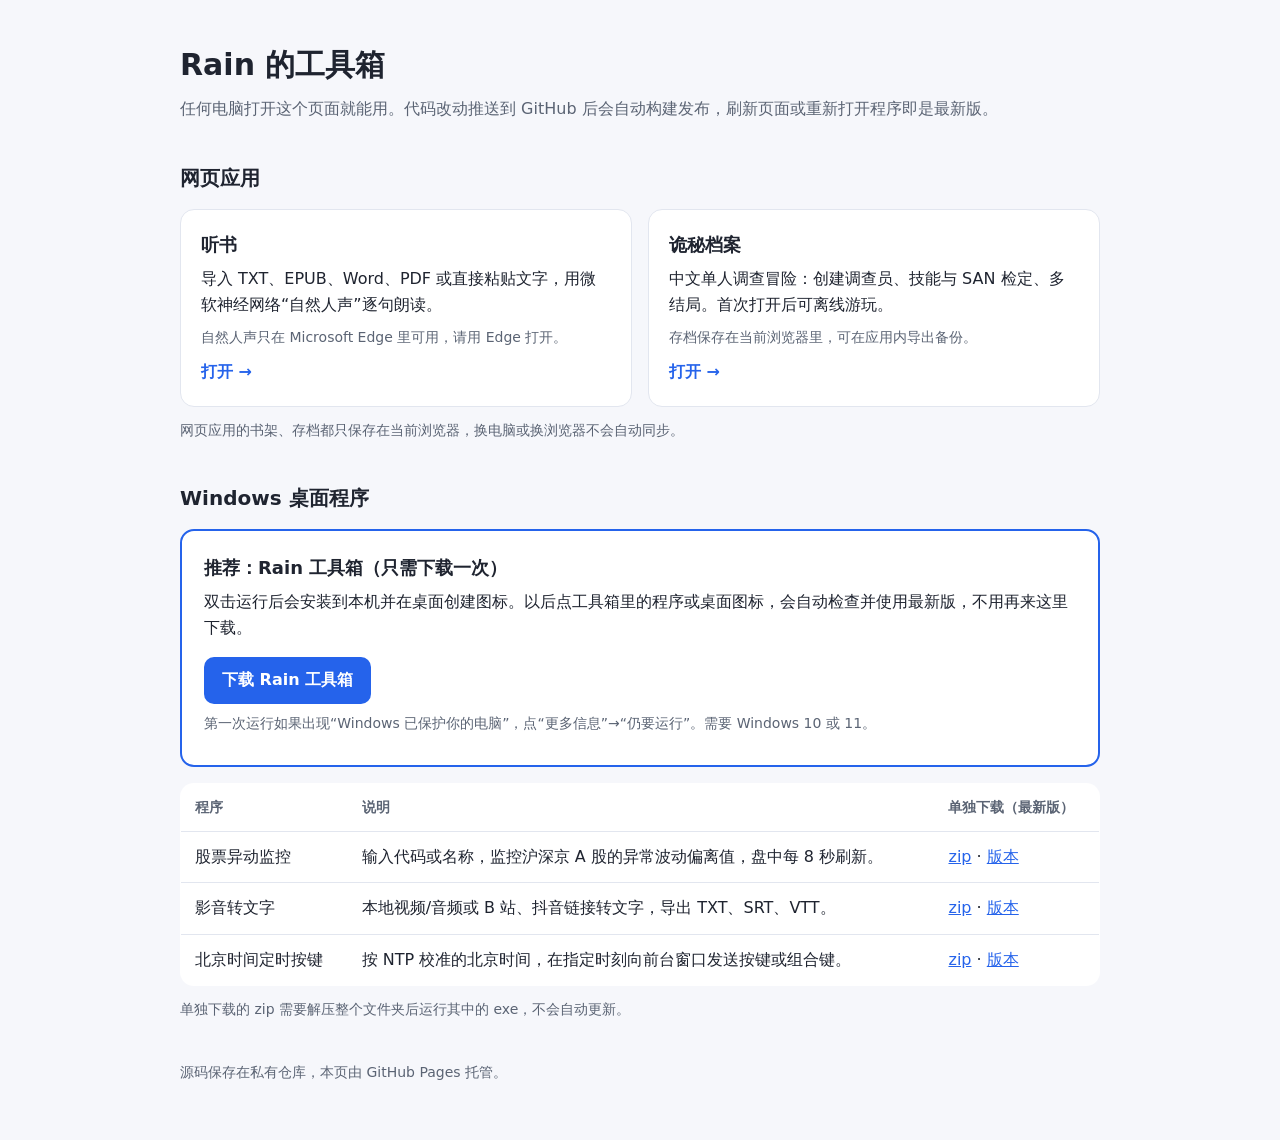
==== index.html @ 9ca85081 "Add portal page" ====
<!doctype html>
<html lang="zh-CN">
<head>
  <meta charset="utf-8">
  <meta name="viewport" content="width=device-width, initial-scale=1">
  <meta name="description" content="Rain 的网页应用与 Windows 程序入口">
  <title>Rain 的工具箱</title>
  <link rel="icon" href="data:image/svg+xml,%3Csvg xmlns='http://www.w3.org/2000/svg' viewBox='0 0 64 64'%3E%3Crect width='64' height='64' rx='14' fill='%232563eb'/%3E%3Cpath d='M20 44V20h14a8 8 0 0 1 0 16h-6l10 8' fill='none' stroke='white' stroke-width='6' stroke-linecap='round' stroke-linejoin='round'/%3E%3C/svg%3E">
  <style>
    :root { color-scheme: light dark; --bg: #f6f7fb; --card: #fff; --text: #1f2430; --muted: #5b6474; --line: #e2e6ef; --accent: #2563eb; --accent-text: #fff; }
    @media (prefers-color-scheme: dark) { :root { --bg: #11141a; --card: #1a1f28; --text: #e8ebf2; --muted: #9aa3b5; --line: #2a3140; --accent: #4f8cff; } }
    * { box-sizing: border-box; }
    body { margin: 0; background: var(--bg); color: var(--text); font: 16px/1.65 "Microsoft YaHei UI", "PingFang SC", system-ui, sans-serif; }
    main { max-width: 960px; margin: 0 auto; padding: 40px 20px 56px; }
    h1 { font-size: 30px; margin: 0 0 6px; }
    h2 { font-size: 20px; margin: 40px 0 14px; }
    h3 { font-size: 18px; margin: 0 0 6px; }
    p { margin: 0 0 8px; }
    a { color: var(--accent); }
    .lead, .small, .hint { color: var(--muted); }
    .small { font-size: 14px; }
    .grid { display: grid; grid-template-columns: repeat(auto-fit, minmax(260px, 1fr)); gap: 16px; }
    .card { display: block; background: var(--card); border: 1px solid var(--line); border-radius: 14px; padding: 20px; color: inherit; text-decoration: none; transition: border-color .15s, transform .15s; }
    a.card:hover { border-color: var(--accent); transform: translateY(-2px); }
    .card .go { display: inline-block; margin-top: 10px; color: var(--accent); font-weight: 600; }
    .hint { display: block; font-size: 14px; margin-top: 4px; }
    .callout { background: var(--card); border: 2px solid var(--accent); border-radius: 14px; padding: 22px; margin-bottom: 16px; }
    .button { display: inline-block; background: var(--accent); color: var(--accent-text); padding: 10px 18px; border-radius: 10px; font-weight: 600; text-decoration: none; margin: 8px 0; }
    .apps { width: 100%; border-collapse: collapse; background: var(--card); border: 1px solid var(--line); border-radius: 14px; overflow: hidden; }
    .apps th, .apps td { text-align: left; padding: 12px 14px; border-bottom: 1px solid var(--line); vertical-align: top; }
    .apps tr:last-child td { border-bottom: 0; }
    .apps th { font-size: 14px; color: var(--muted); font-weight: 600; }
    .apps td:last-child { white-space: nowrap; }
    footer { margin-top: 40px; font-size: 14px; color: var(--muted); }
    @media (max-width: 640px) { .apps td:nth-child(2), .apps th:nth-child(2) { display: none; } }
  </style>
</head>
<body>
<main>
  <header>
    <h1>Rain 的工具箱</h1>
    <p class="lead">任何电脑打开这个页面就能用。代码改动推送到 GitHub 后会自动构建发布，刷新页面或重新打开程序即是最新版。</p>
  </header>

  <section>
    <h2>网页应用</h2>
    <div class="grid">
      <a class="card" href="audiobook/">
        <h3>听书</h3>
        <p>导入 TXT、EPUB、Word、PDF 或直接粘贴文字，用微软神经网络“自然人声”逐句朗读。</p>
        <span class="hint">自然人声只在 Microsoft Edge 里可用，请用 Edge 打开。</span>
        <span class="go">打开 →</span>
      </a>
      <a class="card" href="mystery/">
        <h3>诡秘档案</h3>
        <p>中文单人调查冒险：创建调查员、技能与 SAN 检定、多结局。首次打开后可离线游玩。</p>
        <span class="hint">存档保存在当前浏览器里，可在应用内导出备份。</span>
        <span class="go">打开 →</span>
      </a>
    </div>
    <p class="small" style="margin-top:12px">网页应用的书架、存档都只保存在当前浏览器，换电脑或换浏览器不会自动同步。</p>
  </section>

  <section>
    <h2>Windows 桌面程序</h2>
    <div class="callout">
      <h3>推荐：Rain 工具箱（只需下载一次）</h3>
      <p>双击运行后会安装到本机并在桌面创建图标。以后点工具箱里的程序或桌面图标，会自动检查并使用最新版，不用再来这里下载。</p>
      <a class="button" href="https://github.com/Rainydayssssss/Rainydayssssss.github.io/releases/download/toolbox/RainToolbox.exe">下载 Rain 工具箱</a>
      <p class="small">第一次运行如果出现“Windows 已保护你的电脑”，点“更多信息”→“仍要运行”。需要 Windows 10 或 11。</p>
    </div>
    <table class="apps">
      <thead><tr><th>程序</th><th>说明</th><th>单独下载（最新版）</th></tr></thead>
      <tbody>
        <tr>
          <td>股票异动监控</td>
          <td>输入代码或名称，监控沪深京 A 股的异常波动偏离值，盘中每 8 秒刷新。</td>
          <td><a href="https://github.com/Rainydayssssss/Rainydayssssss.github.io/releases/download/stock-abnormal-monitor/stock-abnormal-monitor.zip">zip</a> · <a href="https://github.com/Rainydayssssss/Rainydayssssss.github.io/releases/tag/stock-abnormal-monitor">版本</a></td>
        </tr>
        <tr>
          <td>影音转文字</td>
          <td>本地视频/音频或 B 站、抖音链接转文字，导出 TXT、SRT、VTT。</td>
          <td><a href="https://github.com/Rainydayssssss/Rainydayssssss.github.io/releases/download/media-transcriber/media-transcriber.zip">zip</a> · <a href="https://github.com/Rainydayssssss/Rainydayssssss.github.io/releases/tag/media-transcriber">版本</a></td>
        </tr>
        <tr>
          <td>北京时间定时按键</td>
          <td>按 NTP 校准的北京时间，在指定时刻向前台窗口发送按键或组合键。</td>
          <td><a href="https://github.com/Rainydayssssss/Rainydayssssss.github.io/releases/download/beijing-time-hotkey/beijing-time-hotkey.zip">zip</a> · <a href="https://github.com/Rainydayssssss/Rainydayssssss.github.io/releases/tag/beijing-time-hotkey">版本</a></td>
        </tr>
      </tbody>
    </table>
    <p class="small" style="margin-top:12px">单独下载的 zip 需要解压整个文件夹后运行其中的 exe，不会自动更新。</p>
  </section>

  <footer>源码保存在私有仓库，本页由 GitHub Pages 托管。</footer>
</main>
</body>
</html>
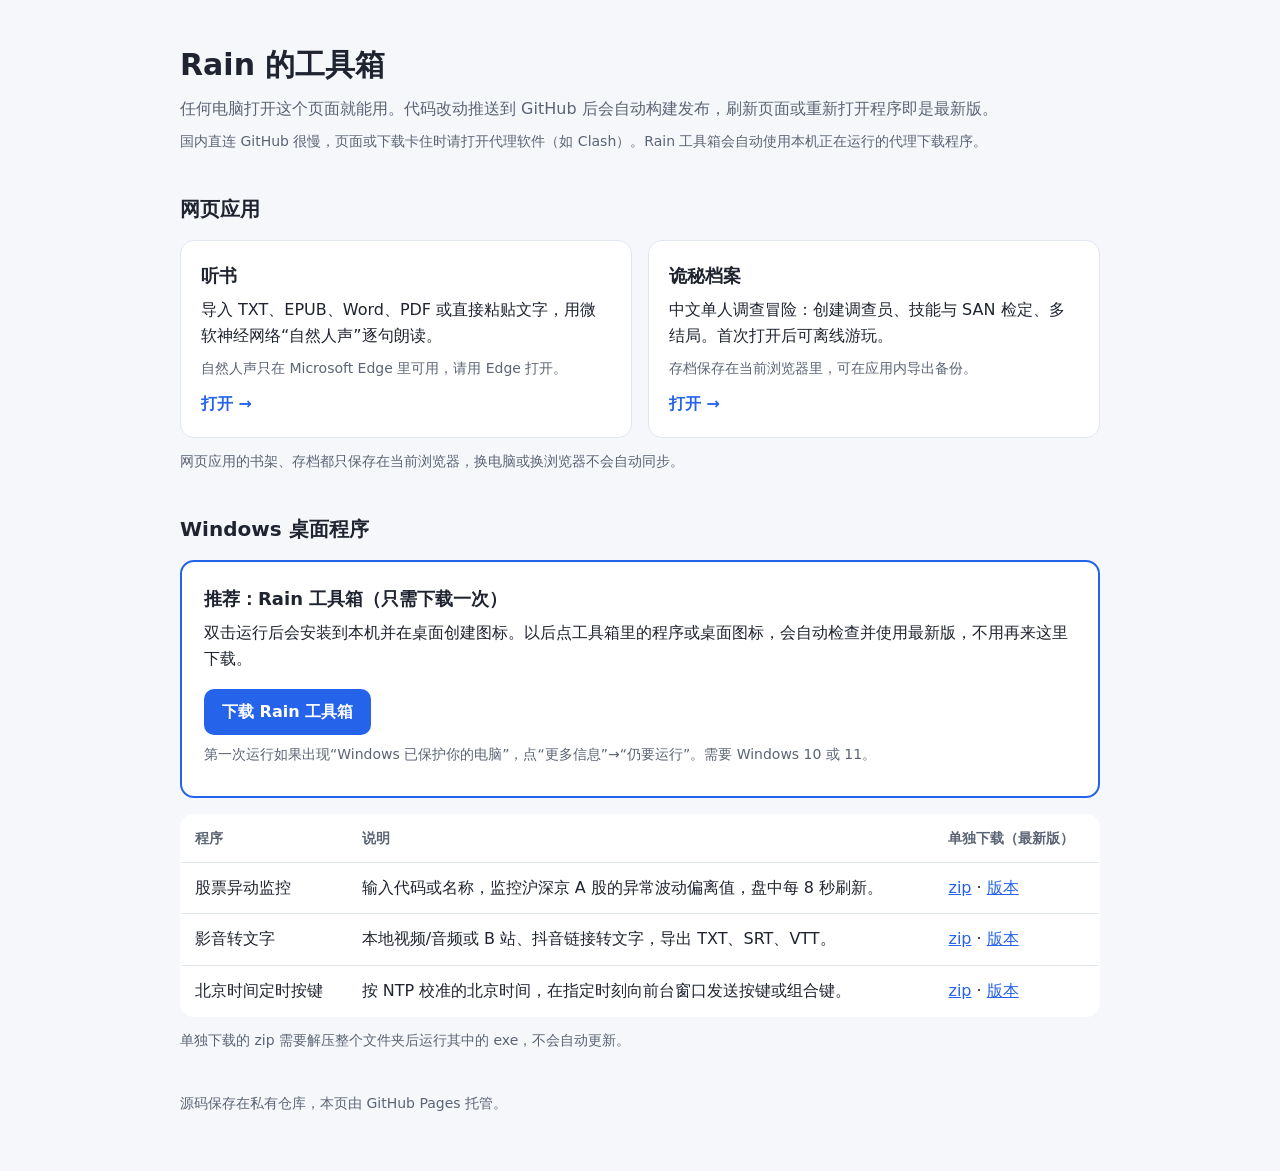
==== commit a0858987: "Note that GitHub is slow in mainland China without a proxy Co-authored-by: Copilot <223556219+Copilo" ====
--- a/index.html
+++ b/index.html
@@ -40,6 +40,7 @@
   <header>
     <h1>Rain 的工具箱</h1>
     <p class="lead">任何电脑打开这个页面就能用。代码改动推送到 GitHub 后会自动构建发布，刷新页面或重新打开程序即是最新版。</p>
+    <p class="small">国内直连 GitHub 很慢，页面或下载卡住时请打开代理软件（如 Clash）。Rain 工具箱会自动使用本机正在运行的代理下载程序。</p>
   </header>
 
   <section>
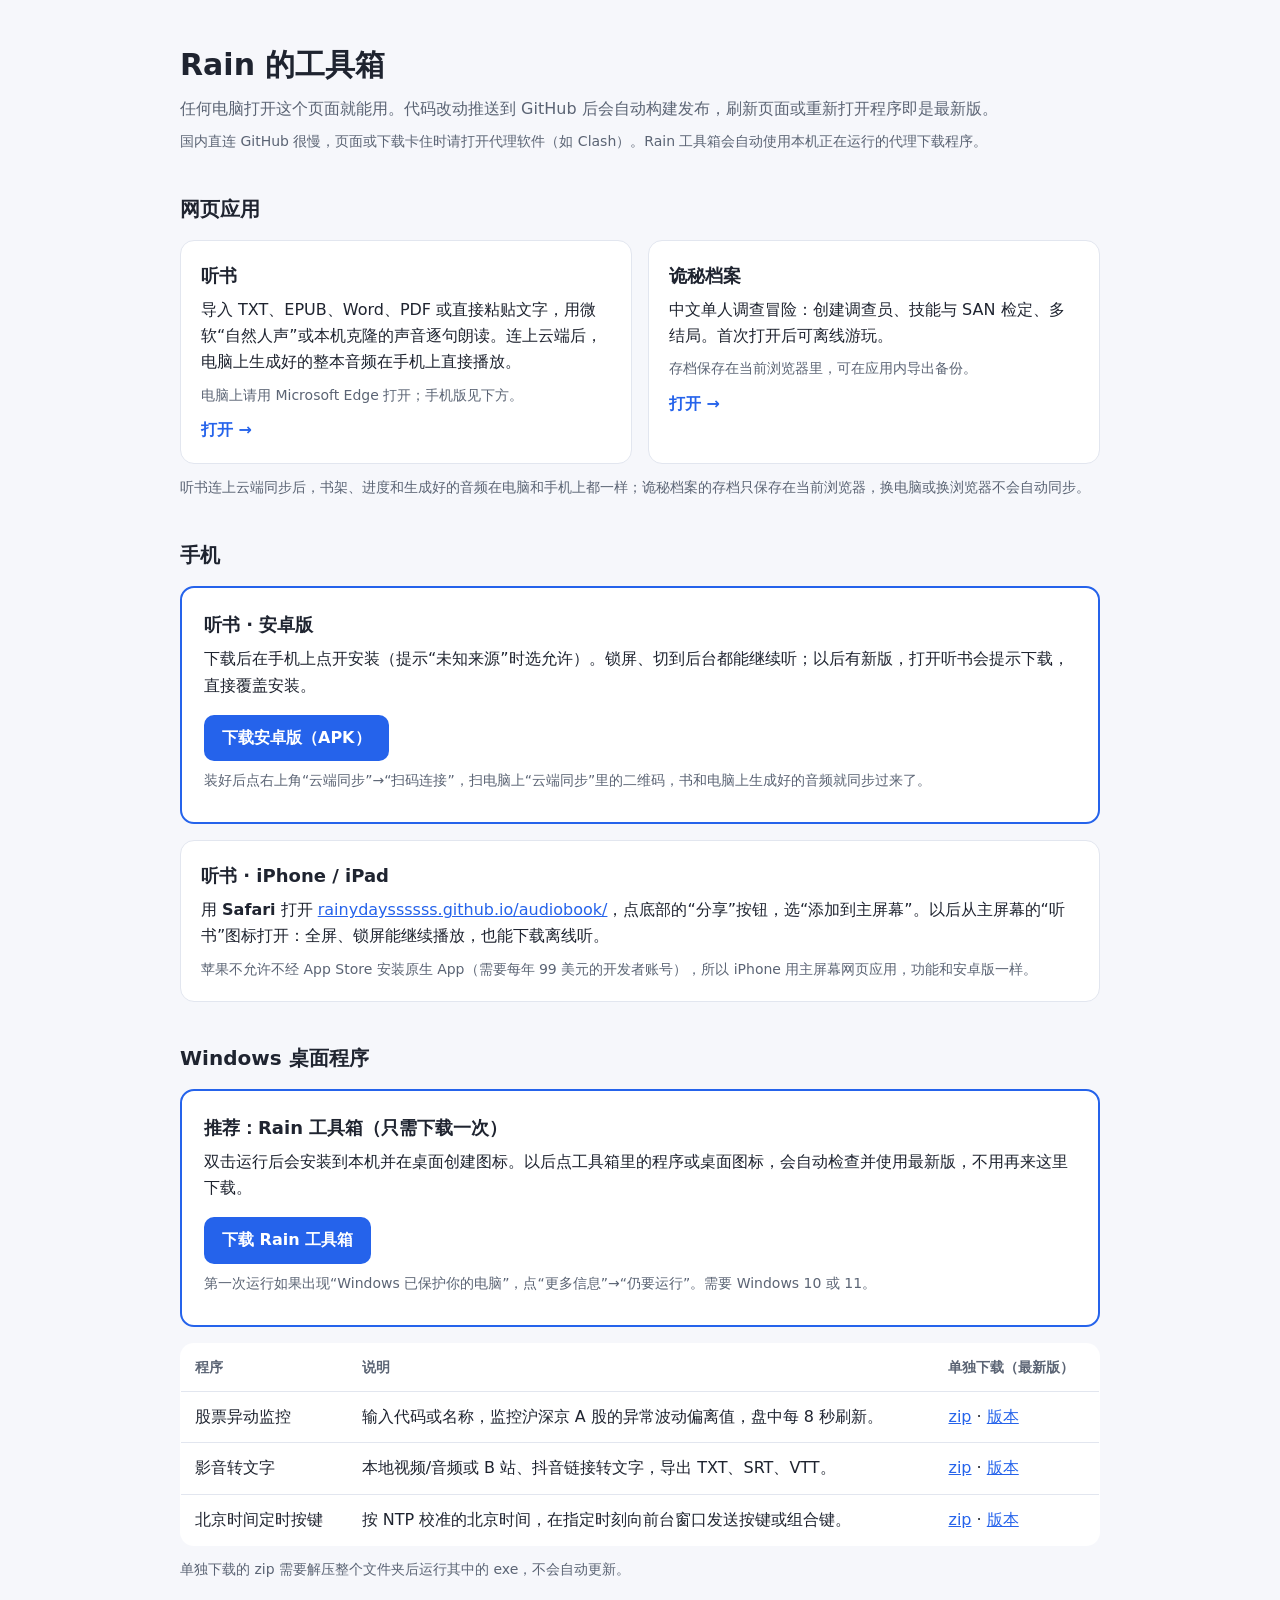
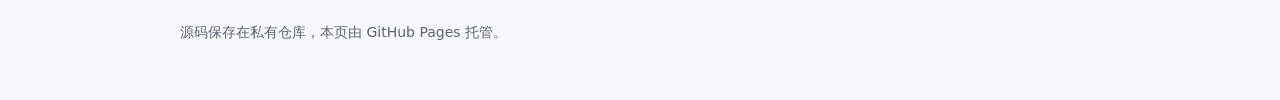
==== commit 77eace4e: "Add the phone apps of 听书 (Android APK, iPhone Home Screen) and the Android app link file Co-authored" ====
--- a/index.html
+++ b/index.html
@@ -48,8 +48,8 @@
     <div class="grid">
       <a class="card" href="audiobook/">
         <h3>听书</h3>
-        <p>导入 TXT、EPUB、Word、PDF 或直接粘贴文字，用微软神经网络“自然人声”逐句朗读。</p>
-        <span class="hint">自然人声只在 Microsoft Edge 里可用，请用 Edge 打开。</span>
+        <p>导入 TXT、EPUB、Word、PDF 或直接粘贴文字，用微软“自然人声”或本机克隆的声音逐句朗读。连上云端后，电脑上生成好的整本音频在手机上直接播放。</p>
+        <span class="hint">电脑上请用 Microsoft Edge 打开；手机版见下方。</span>
         <span class="go">打开 →</span>
       </a>
       <a class="card" href="mystery/">
@@ -59,7 +59,22 @@
         <span class="go">打开 →</span>
       </a>
     </div>
-    <p class="small" style="margin-top:12px">网页应用的书架、存档都只保存在当前浏览器，换电脑或换浏览器不会自动同步。</p>
+    <p class="small" style="margin-top:12px">听书连上云端同步后，书架、进度和生成好的音频在电脑和手机上都一样；诡秘档案的存档只保存在当前浏览器，换电脑或换浏览器不会自动同步。</p>
+  </section>
+
+  <section>
+    <h2>手机</h2>
+    <div class="callout">
+      <h3>听书 · 安卓版</h3>
+      <p>下载后在手机上点开安装（提示“未知来源”时选允许）。锁屏、切到后台都能继续听；以后有新版，打开听书会提示下载，直接覆盖安装。</p>
+      <a class="button" href="https://github.com/Rainydayssssss/Rainydayssssss.github.io/releases/download/audiobook-android/listen-books.apk">下载安卓版（APK）</a>
+      <p class="small">装好后点右上角“云端同步”→“扫码连接”，扫电脑上“云端同步”里的二维码，书和电脑上生成好的音频就同步过来了。</p>
+    </div>
+    <div class="card">
+      <h3>听书 · iPhone / iPad</h3>
+      <p>用 <strong>Safari</strong> 打开 <a href="audiobook/">rainydayssssss.github.io/audiobook/</a>，点底部的“分享”按钮，选“添加到主屏幕”。以后从主屏幕的“听书”图标打开：全屏、锁屏能继续播放，也能下载离线听。</p>
+      <span class="hint">苹果不允许不经 App Store 安装原生 App（需要每年 99 美元的开发者账号），所以 iPhone 用主屏幕网页应用，功能和安卓版一样。</span>
+    </div>
   </section>
 
   <section>
